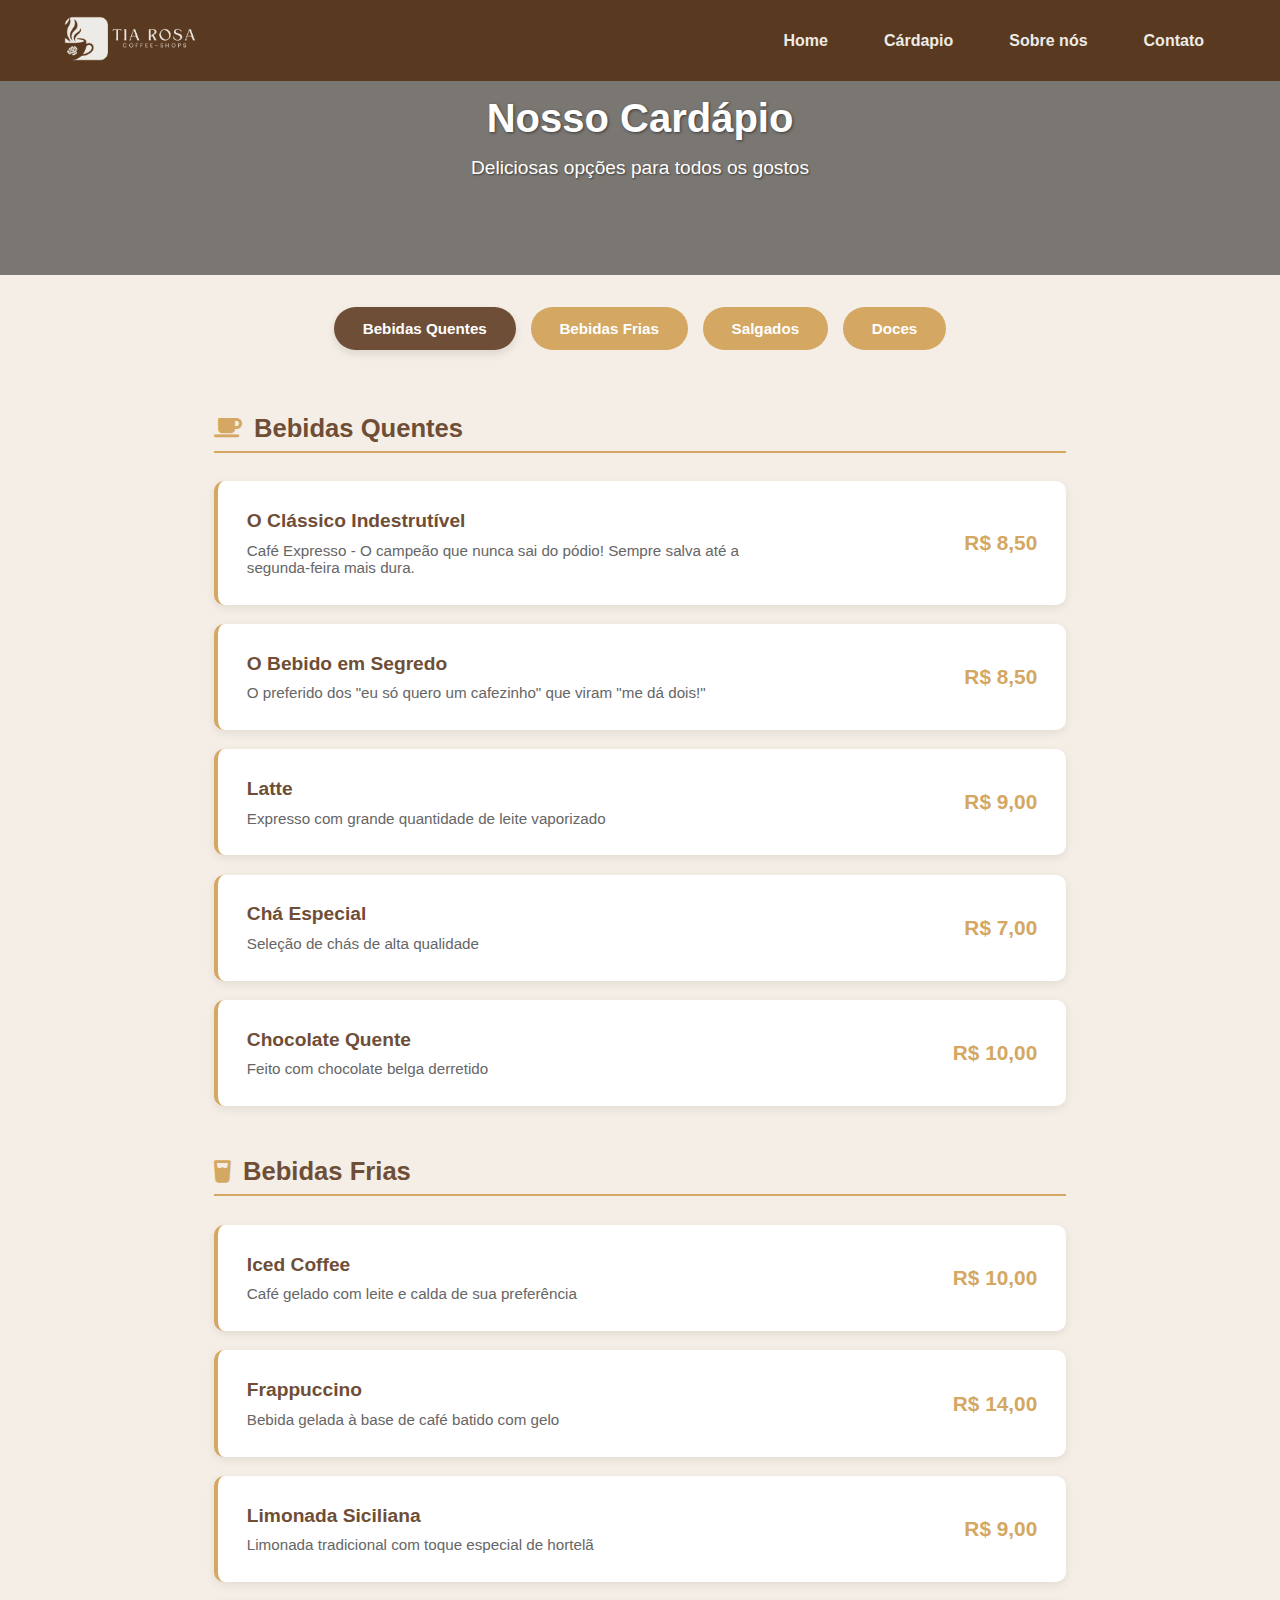
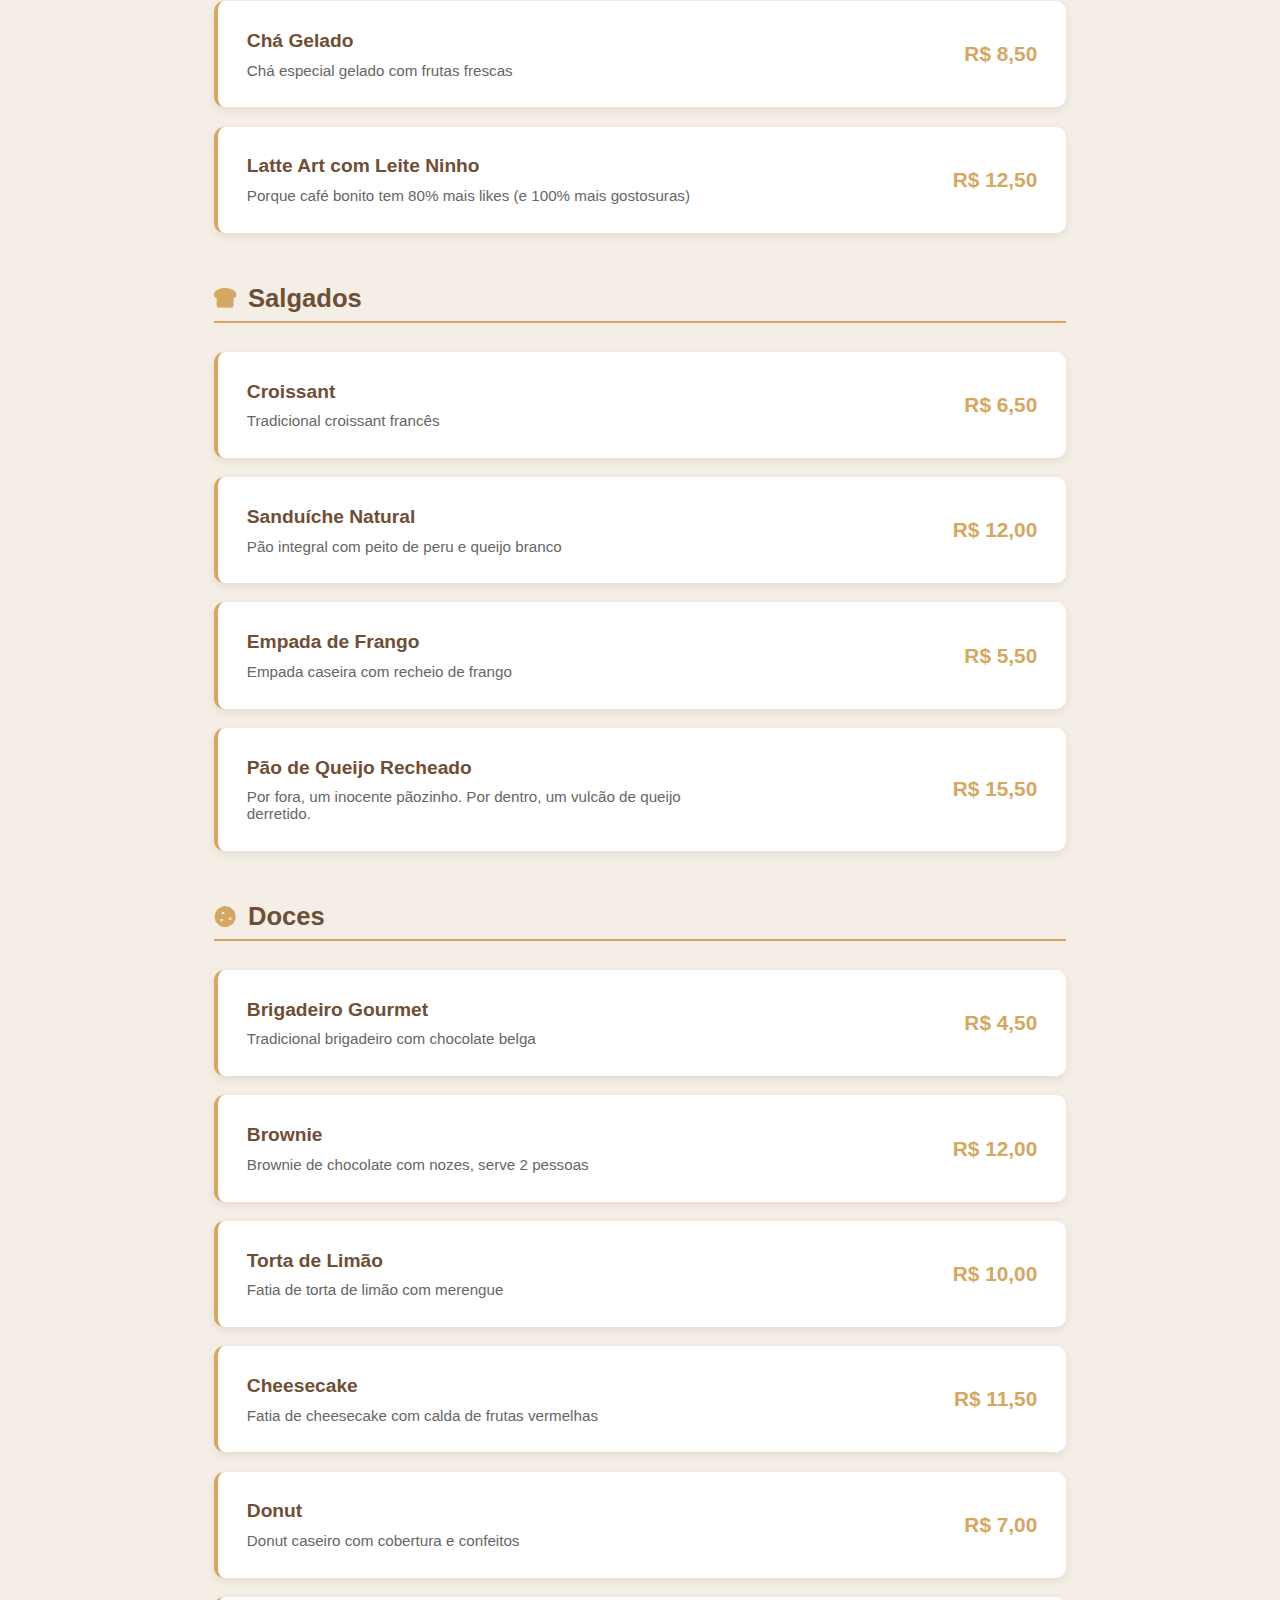
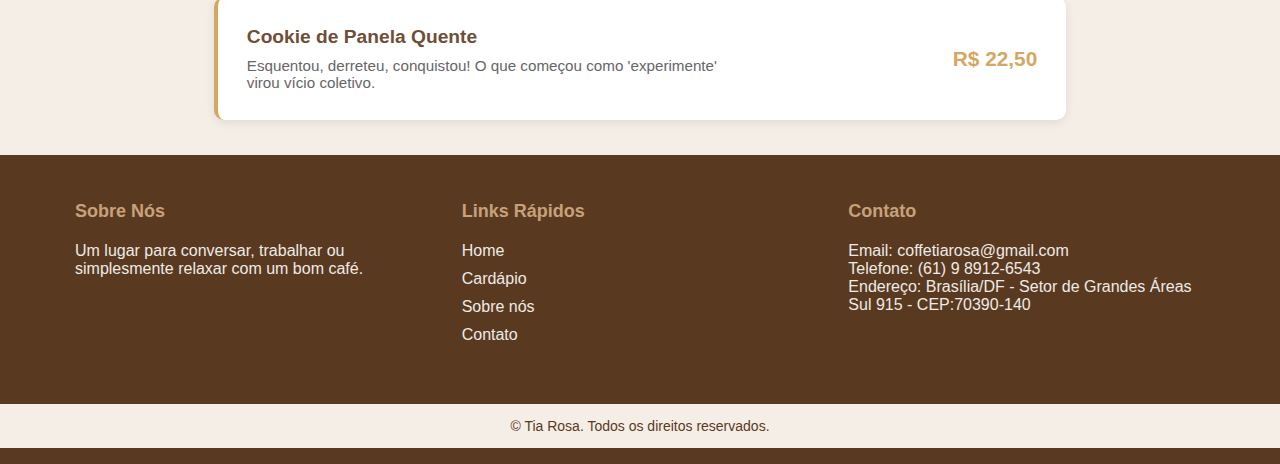
==== pages/cardapio.html @ d29bb800 "mensagem" ====
<!DOCTYPE html>
<html lang="pt-br">
  <head>
    <meta charset="UTF-8" />
    <meta name="viewport" content="width=device-width, initial-scale=1.0" />
    <link
      rel="stylesheet"
      href="https://cdnjs.cloudflare.com/ajax/libs/font-awesome/6.7.2/css/all.min.css"
      integrity="sha512-Evv84Mr4kqVGRNSgIGL/F/aIDqQb7xQ2vcrdIwxfjThSH8CSR7PBEakCr51Ck+w+/U6swU2Im1vVX0SVk9ABhg=="
      crossorigin="anonymous"
      referrerpolicy="no-referrer"
    />
    <link rel="stylesheet" href="../css/styles.css" />
    <script src="../js/scripts.js" defer></script>
    <title>Cardápio - Tia Rosa</title>
  </head>
  <body>
    <header id="header">
      <nav id="menu_principal">
        <div class="logo">
          <a href="../index.html">
            <img src="../img/logo.webp" alt="Logo do Site" />
          </a>
        </div>
        <ul class="itens-menu">
          <li><a href="../index.html">Home</a></li>
          <li><a href="cardapio.html">Cárdapio</a></li>
          <li><a href="SobreNos.html">Sobre nós</a></li>
          <li><a href="contato.html">Contato</a></li>
        </ul>
        <div class="menu-mobile" id="menu-mobile">
          <i class="fas fa-bars"></i>
        </div>
      </nav>
    </header>

    <main id="main">
      <section class="banner">
        <h2>Nosso Cardápio</h2>
        <p>Deliciosas opções para todos os gostos</p>
      </section>

      <section class="menu-categories">
        <div class="category active">Bebidas Quentes</div>
        <div class="category">Bebidas Frias</div>
        <div class="category">Salgados</div>
        <div class="category">Doces</div>
      </section>

      <div class="menu-items">
        <h3><i class="fas fa-coffee"></i> Bebidas Quentes</h3>

        <div class="item-card">
          <div class="item-info">
            <h4>O Clássico Indestrutível</h4>
            <p>
              Café Expresso - O campeão que nunca sai do pódio! Sempre salva até
              a segunda-feira mais dura.
            </p>
          </div>
          <span class="price">R$ 8,50</span>
        </div>

        <div class="item-card">
          <div class="item-info">
            <h4>O Bebido em Segredo</h4>
            <p>
              O preferido dos "eu só quero um cafezinho" que viram "me dá dois!"
            </p>
          </div>
          <span class="price">R$ 8,50</span>
        </div>

        <div class="item-card">
          <div class="item-info">
            <h4>Latte</h4>
            <p>Expresso com grande quantidade de leite vaporizado</p>
          </div>
          <span class="price">R$ 9,00</span>
        </div>

        <div class="item-card">
          <div class="item-info">
            <h4>Chá Especial</h4>
            <p>Seleção de chás de alta qualidade</p>
          </div>
          <span class="price">R$ 7,00</span>
        </div>

        <div class="item-card">
          <div class="item-info">
            <h4>Chocolate Quente</h4>
            <p>Feito com chocolate belga derretido</p>
          </div>
          <span class="price">R$ 10,00</span>
        </div>
      </div>

      <section class="menu-container">
        <div class="menu-items">
          <h3><i class="fas fa-glass-water"></i> Bebidas Frias</h3>

          <div class="item-card">
            <div class="item-info">
              <h4>Iced Coffee</h4>
              <p>Café gelado com leite e calda de sua preferência</p>
            </div>
            <span class="price">R$ 10,00</span>
          </div>

          <div class="item-card">
            <div class="item-info">
              <h4>Frappuccino</h4>
              <p>Bebida gelada à base de café batido com gelo</p>
            </div>
            <span class="price">R$ 14,00</span>
          </div>

          <div class="item-card">
            <div class="item-info">
              <h4>Limonada Siciliana</h4>
              <p>Limonada tradicional com toque especial de hortelã</p>
            </div>
            <span class="price">R$ 9,00</span>
          </div>

          <div class="item-card">
            <div class="item-info">
              <h4>Chá Gelado</h4>
              <p>Chá especial gelado com frutas frescas</p>
            </div>
            <span class="price">R$ 8,50</span>
          </div>

          <div class="item-card">
            <div class="item-info">
              <h4>Latte Art com Leite Ninho</h4>
              <p>
                Porque café bonito tem 80% mais likes (e 100% mais gostosuras)
              </p>
            </div>
            <span class="price">R$ 12,50</span>
          </div>
        </div>

        <div class="menu-items">
          <h3><i class="fas fa-bread-slice"></i> Salgados</h3>

          <div class="item-card">
            <div class="item-info">
              <h4>Croissant</h4>
              <p>Tradicional croissant francês</p>
            </div>
            <span class="price">R$ 6,50</span>
          </div>

          <div class="item-card">
            <div class="item-info">
              <h4>Sanduíche Natural</h4>
              <p>Pão integral com peito de peru e queijo branco</p>
            </div>
            <span class="price">R$ 12,00</span>
          </div>

          <div class="item-card">
            <div class="item-info">
              <h4>Empada de Frango</h4>
              <p>Empada caseira com recheio de frango</p>
            </div>
            <span class="price">R$ 5,50</span>
          </div>

          <div class="item-card">
            <div class="item-info">
              <h4>Pão de Queijo Recheado</h4>
              <p>
                Por fora, um inocente pãozinho. Por dentro, um vulcão de queijo
                derretido.
              </p>
            </div>
            <span class="price">R$ 15,50</span>
          </div>
        </div>

        <div class="menu-items">
          <h3><i class="fas fa-cookie"></i> Doces</h3>

          <div class="item-card">
            <div class="item-info">
              <h4>Brigadeiro Gourmet</h4>
              <p>Tradicional brigadeiro com chocolate belga</p>
            </div>
            <span class="price">R$ 4,50</span>
          </div>

          <div class="item-card">
            <div class="item-info">
              <h4>Brownie</h4>
              <p>Brownie de chocolate com nozes, serve 2 pessoas</p>
            </div>
            <span class="price">R$ 12,00</span>
          </div>

          <div class="item-card">
            <div class="item-info">
              <h4>Torta de Limão</h4>
              <p>Fatia de torta de limão com merengue</p>
            </div>
            <span class="price">R$ 10,00</span>
          </div>

          <div class="item-card">
            <div class="item-info">
              <h4>Cheesecake</h4>
              <p>Fatia de cheesecake com calda de frutas vermelhas</p>
            </div>
            <span class="price">R$ 11,50</span>
          </div>

          <div class="item-card">
            <div class="item-info">
              <h4>Donut</h4>
              <p>Donut caseiro com cobertura e confeitos</p>
            </div>
            <span class="price">R$ 7,00</span>
          </div>

          <div class="item-card">
            <div class="item-info">
              <h4>Cookie de Panela Quente</h4>
              <p>
                Esquentou, derreteu, conquistou! O que começou como
                'experimente' virou vício coletivo.
              </p>
            </div>
            <span class="price">R$ 22,50</span>
          </div>
        </div>
      </section>
    </main>

    <footer>
      <div class="footer-container">
        <div class="footer-section">
          <h3>Sobre Nós</h3>
          <p>
            Um lugar para conversar, trabalhar ou simplesmente relaxar com um
            bom café.
          </p>
        </div>

        <div class="footer-section">
          <h3>Links Rápidos</h3>
          <ul>
            <li><a href="../index.html">Home</a></li>
            <li><a href="cardapio.html">Cardápio</a></li>
            <li><a href="SobreNos.html">Sobre nós</a></li>
            <li><a href="contato.html">Contato</a></li>
          </ul>
        </div>

        <div class="footer-section">
          <h3>Contato</h3>
          <p>Email: coffetiarosa@gmail.com</p>
          <p>Telefone: (61) 9 8912-6543</p>
          <p>
            Endereço: Brasília/DF - Setor de Grandes Áreas Sul 915 -
            CEP:70390-140
          </p>
        </div>
      </div>

      <div class="footer-bottom">
        <p>&copy; Tia Rosa. Todos os direitos reservados.</p>
      </div>
    </footer>
  </body>
</html>
---- css/styles.css ----
/* importação das fontes usadas no projeto */
@import url("https://fonts.googleapis.com/css2?family=Playfair+Display:wght@400;700&family=Poppins:wght@400;600&display=swap");

/* Reset básico */
* {
  margin: 0;
  padding: 0;
  box-sizing: border-box;
  font-family: "roboto", sans-serif;
}

/* Padronização das fontes */
html,
body {
  height: 1000px;
  width: 100%;
}

body h1 {
  font-family: "Playfair Display", serif;
}

/* NAV */
#menu_principal {
  display: flex;
  position: fixed;
  width: 100%;
  justify-content: space-between;
  align-items: center;
  padding: 1rem 4rem;
  background-color: #5a3921;
  z-index: 100;
}

.logo img {
  width: auto;
  height: 45px;
}

.itens-menu {
  display: flex;
  gap: 2rem;
  list-style: none;
}

.itens-menu a {
  display: inline-block;
  padding-inline: 12px;
  font-family: "Roboto", sans-serif;
  text-decoration: none;
  color: #edebe5;
  font-weight: bold;
  font-size: 16px;
  transition: all 0.4s ease;
  transform-origin: center;
}

.itens-menu a:hover {
  color: #d4a762;
  transform: scale(1.2);
}

.menu-mobile {
  display: none;
  cursor: pointer;
}

.menu-mobile i {
  color: #edebe5;
  font-size: 30px;
}

@media (max-width: 768px) {
  #menu_principal {
    padding: 1rem 2rem;
  }

  .itens-menu {
    position: fixed;
    top: 70px;
    left: -100%;
    width: 100%;
    height: calc(60vh - 70px);
    background-color: #5a3921;
    flex-direction: column;
    align-items: center;
    justify-content: flex-start;
    padding-top: 2rem;
    gap: 3rem;
    transition: 0.5s;
  }

  .itens-menu a {
    font-size: 22px;
  }

  .itens-menu.active {
    left: 0;
  }

  .menu-mobile {
    display: block;
  }

  .itens-menu a:hover {
    transform: scale(1.1);
  }
}

/* seção HOME */
#home {
  display: flex;
  width: 100%;
  height: 100%;
  overflow: hidden;
  align-content: center;
  justify-content: center;
}

.container-home {
  display: flex;
  position: relative;
  padding: 0 2rem;
  align-items: center;
  justify-content: center;
  min-height: 100vh;
  min-width: 100vw;
  box-sizing: border-box;
}

.title-home {
  position: relative;
  color: #edebe5;
  z-index: 2;
  text-align: center;
  max-width: 1200px;
  padding: 0 1rem;
}

.title-home h2 {
  font-size: 1.5;
  font-family: roboto;
  margin: 15px 0;
  line-height: 1.3;
}

.logo-xicara {
  width: 60px;
  height: auto;
}

.title-home p {
  font-size: 1rem;
  margin-top: 4px;
  margin-bottom: 10px;
  font-weight: 300;
  line-height: 1.5;
}

.fundo-home {
  position: absolute;
  top: 0;
  left: 0;
  width: 100%;
  height: 100%;
  z-index: 0;
}

.fundo-home img {
  width: 100%;
  height: 100%;
  object-fit: cover;
  filter: brightness(0.6);
  user-select: none;
  -webkit-user-drag: none;
  pointer-events: none;
}

.btn-container {
  display: flex;
  gap: 1rem;
  margin: 1.5rem 0;
  flex-wrap: wrap;
  justify-content: center;
}

.btn {
  display: inline-block;
  background-color: #5a3921;
  color: #edebe5;
  padding: 10px 20px;
  border-radius: 5px;
  text-decoration: none;
  font-weight: bold;
  transition: background-color 0.5s ease;
}

.btn:hover {
  background-color: #edebe5;
  color: #5a3921;
  transform: translateY(-2px);
  box-shadow: 0 4px 8px rgba(0, 0, 0, 0.1);
}

.btn:active {
  transform: translateY(0);
}

/* Tablets (768px e acima) */
@media (min-width: 768px) {
  .container-home {
    padding: 0 3rem;
  }

  .title-home h2 {
    font-size: 2rem;
  }

  .logo-xicara {
    width: 70px;
  }

  .title-home p {
    font-size: 1.5rem;
  }

  .btn {
    padding: 0.8rem 1.8rem;
    min-width: 150px;
    font-size: 1rem;
  }
}

/* Desktops (992px e acima) */
@media (min-width: 992px) {
  .container-home {
    padding: 0 4rem;
  }
}

/* seçao dos cards de destaque */
#cardapio_destaque {
  padding: 3rem 1rem;
  background-color: #edebe5;
}

.titulo-topo,
.descricao-topo {
  text-align: center;
  margin: 0 auto 1.5rem;
  line-height: 1.3;
}

.titulo-topo {
  font-size: clamp(1.75rem, 5vw, 2.375rem);
  color: #5c3a21;
  text-transform: uppercase;
}

.descricao-topo {
  font-size: clamp(1.25rem, 4vw, 1.75rem);
  font-weight: 600;
}

.container-cards {
  display: grid;
  grid-template-columns: repeat(auto-fit, minmax(min(300px, 100%), 1fr));
  gap: 1.5rem;
  max-width: 75rem;
  margin: 0 auto;
  padding: 0 1rem;
}

.card {
  background: #fff;
  border-radius: 0.9375rem;
  overflow: hidden;
  box-shadow: 0 0.1875rem 0.9375rem rgba(0, 0, 0, 0.08);
  transition: transform 0.2s ease-out, box-shadow 0.2s ease-out;
  will-change: transform;
}

.card:hover {
  transform: translateY(-0.3125rem);
  box-shadow: 0 0.3125rem 1.25rem rgba(0, 0, 0, 0.12);
}

.card-imagem {
  width: 100%;
  height: 12.5rem;
  object-fit: cover;
}

.card-conteudo {
  padding: 1.25rem;
}

.card-titulo {
  color: #5c3a21;
  margin-bottom: 0.625rem;
  font-size: 1.25rem;
  font-weight: 600;
}

.card-descricao {
  color: #666;
  margin-bottom: 0.9375rem;
  line-height: 1.5;
  font-size: 0.9375rem;
}

.card-descricao span,
.card-preco {
  color: #5a3921;
  font-weight: 600;
  font-size: 1rem;
}

@media (min-width: 48rem) {
  #cardapio_destaque {
    padding: 5rem 0;
  }

  .descricao-topo {
    margin-bottom: 3rem;
  }

  .container-cards {
    gap: 1.5625rem;
    padding: 0;
  }
}

/* seçao de Ambientes */
#ambiente-container {
  padding: 60px 0;
  background-color: #fff;
  border-radius: 10px;
  box-shadow: 0 5px 15px rgba(0, 0, 0, 0.1);
}

.titulo-topo {
  text-align: center;
  color: #5a3921;
  font-size: 2.2rem;
  margin-bottom: 20px;
  position: relative;
}

.titulo-topo::after {
  content: "";
  display: block;
  width: 80px;
  height: 3px;
  background: #c7a17a;
  margin: 15px auto;
}

.intro {
  text-align: center;
  max-width: 800px;
  margin: 0 auto 40px;
  font-size: 1.1rem;
  color: #666;
}

/* Galeria de Espaço */
.galeria-espaco {
  padding: 60px 0;
}

.section-title {
  text-align: center;
  color: #5a3921;
  font-size: 2.2rem;
  margin-bottom: 40px;
  position: relative;
}

.section-title::after {
  content: "";
  display: block;
  width: 80px;
  height: 3px;
  background: #c7a17a;
  margin: 15px auto;
}

.galeria-tres-imagens {
  display: grid;
  grid-template-columns: repeat(auto-fit, minmax(300px, 1fr));
  gap: 25px;
  padding: 0 4rem;
}

.imagem-item {
  position: relative;
  border-radius: 8px;
  overflow: hidden;
  box-shadow: 0 5px 15px rgba(0, 0, 0, 0.1);
  transition: all 0.3s ease;
  aspect-ratio: 4/3;
}

.imagem-item img {
  width: 100%;
  height: 100%;
  object-fit: cover;
  display: block;
  transition: transform 0.5s ease;
}

.info-hover {
  position: absolute;
  top: 0;
  left: 0;
  width: 100%;
  height: 100%;
  background: rgba(90, 57, 33, 0.9);
  color: #fff;
  display: flex;
  align-items: center;
  justify-content: center;
  opacity: 0;
  transition: opacity 0.3s ease;
  padding: 20px;
  box-sizing: border-box;
}

.imagem-item:hover .info-hover {
  opacity: 1;
}

.imagem-item:hover img {
  transform: scale(1.05);
}

.info-content {
  transform: translateY(20px);
  transition: transform 0.3s ease;
  width: 100%;
}

.imagem-item:hover .info-content {
  transform: translateY(0);
}

.info-content h3 {
  font-size: 1.5rem;
  margin-bottom: 15px;
  color: #c7a17a;
}

.info-content h3 i {
  margin-right: 10px;
}

.info-content p {
  margin-bottom: 15px;
  line-height: 1.6;
}

.info-content ul {
  list-style: none;
  padding: 0;
}

.info-content ul li {
  margin-bottom: 8px;
  font-size: 0.95rem;
}

.info-content ul li i {
  margin-right: 8px;
  color: #c7a17a;
  width: 20px;
  text-align: center;
}

/* Seção Destaques */
.destaques-section {
  background: #f5eee6;
  padding: 30px;
  border-radius: 8px;
  margin: 40px 0;
}

.destaques-section h3 {
  text-align: center;
  color: #5a3921;
  margin-bottom: 20px;
  font-size: 1.5rem;
}

.destaques-list {
  list-style: none;
  max-width: 600px;
  margin: 0 auto;
  align-content: center;
  justify-content: center;
}

.destaques-list li {
  margin-bottom: 10px;
  padding-left: 30px;
  position: relative;
}

.destaques-list i {
  color: #c7a17a;
  position: absolute;
  left: 0;
  top: 5px;
}

/* Seção Novidades */
.novidades-section {
  margin: 50px 0;
}

.novidades-section h3 {
  text-align: center;
  color: #5a3921;
  margin-bottom: 30px;
  font-size: 1.5rem;
}

.novidades-grid {
  display: grid;
  grid-template-columns: repeat(auto-fit, minmax(200px, 1fr));
  gap: 20px;
  text-align: center;
}

.novidade-item {
  padding: 20px;
}

.novidade-item i {
  font-size: 2rem;
  color: #c7a17a;
  margin-bottom: 15px;
  display: block;
}

/* CTA Section */
.cta-section {
  text-align: center;
  margin-top: 50px;
}

.cta-section p {
  font-size: 1.2rem;
  color: #5a3921;
  margin-bottom: 20px;
}

/* Responsividade */
@media (max-width: 768px) {
  .section-title {
    font-size: 1.8rem;
  }

  .galeria-tres-imagens {
    grid-template-columns: 1fr;
    padding: 0 1rem;
  }

  .info-hover {
    opacity: 1;
    background: rgba(90, 57, 33, 0.7);
  }

  .info-content {
    transform: translateY(0);
  }

  .titulo-topo {
    font-size: 1.8rem;
  }

  .ambientes-grid {
    grid-template-columns: 1fr;
  }
}

/* Seção footer */
footer {
  background-color: #5a3921;
  padding: 1rem 0;
}

.site-footer {
  background-color: #5a3921;
  color: #f5eee6;
  padding: 30px 0 0;
  margin-top: 40px;
}

.footer-container {
  display: flex;
  flex-wrap: wrap;
  justify-content: space-around;
  max-width: 1200px;
  margin: 0 auto;
  padding: 0 20px;
}

.footer-section {
  flex: 1;
  min-width: 250px;
  margin-top: 30px;
  margin-bottom: 30px;
  padding: 0 15px;
}

.footer-section h3 {
  color: #c7a17a;
  margin-bottom: 20px;
  font-size: 18px;
}

.footer-section p,
.footer-section a {
  color: #edebe5;
  text-decoration: none;
}

.footer-section a:hover {
  color: #d4a762;
}

.footer-section ul {
  list-style: none;
  padding: 0;
}

.footer-section ul li {
  margin-bottom: 10px;
}

.footer-bottom {
  text-align: center;
  padding: 14px 0;
  background-color: #f5eee6;
  margin-top: 20px;
}

.footer-bottom p {
  margin: 0;
  color: #5a3921;
  font-size: 14px;
}

/* Responsividade */
@media (max-width: 768px) {
  .footer-section {
    flex: 100%;
    text-align: center;
  }
}

/* PAGE DO CARDÁPIO */
/* Banner Principal */

#main {
  background-color: #f5eee6;
}

.banner {
  background: linear-gradient(rgba(0, 0, 0, 0.5), rgba(0, 0, 0, 0.5)),
    url("https://images.unsplash.com/photo-1445116572660-236099ec97a0?ixlib=rb-1.2.1&auto=format&fit=crop&w=1350&q=80");
  background-size: cover;
  background-position: center;
  color: #fff;
  text-align: center;
  padding: 6rem 1rem;
  margin-bottom: 2rem;
  position: relative;
}

.banner h2 {
  font-size: 2.5rem;
  margin-bottom: 1rem;
  text-shadow: 1px 1px 3px rgba(0, 0, 0, 0.5);
}

.banner p {
  font-size: 1.2rem;
  max-width: 600px;
  margin: 0 auto;
  text-shadow: 1px 1px 2px rgba(0, 0, 0, 0.5);
}

/* Navegação do Cardápio */
.menu-categories {
  display: flex;
  justify-content: center;
  gap: 15px;
  margin-bottom: 3rem;
  flex-wrap: wrap;
  padding: 0 1rem;
}

.category {
  padding: 0.8rem 1.8rem;
  background-color: #d4a762;
  color: #fff;
  border-radius: 30px;
  cursor: pointer;
  font-weight: 600;
  transition: all 0.3s;
  border: none;
  font-size: 0.95rem;
}

.category:hover {
  background-color: #b38b4a;
  transform: translateY(-2px);
}

.category.active {
  background-color: #6f4e37;
  box-shadow: 0 4px 8px rgba(0, 0, 0, 0.1);
}

/* Seção de Itens do Cardápio */
.menu-items {
  max-width: 900px;
  margin: 0 auto 0;
  padding: 1rem 1.5rem;
}

.menu-items h3 {
  color: #6f4e37;
  margin-bottom: 1.8rem;
  display: flex;
  align-items: center;
  gap: 12px;
  font-size: 1.6rem;
  font-weight: 600;
  padding-bottom: 0.5rem;
  border-bottom: 2px solid #d4a762;
}

.menu-items h3 i {
  font-size: 1.4rem;
  color: #d4a762;
}

/* Cards de Itens */
.item-card {
  display: flex;
  justify-content: space-between;
  align-items: center;
  background-color: #fff;
  padding: 1.8rem;
  margin-bottom: 1.2rem;
  border-radius: 10px;
  box-shadow: 0 3px 10px rgba(0, 0, 0, 0.08);
  transition: transform 0.3s, box-shadow 0.3s;
  border-left: 4px solid #d4a762;
}

.item-card:hover {
  transform: translateY(-5px);
  box-shadow: 0 8px 20px rgba(0, 0, 0, 0.12);
}

.item-info h4 {
  color: #6f4e37;
  margin-bottom: 0.6rem;
  font-size: 1.2rem;
  font-weight: 600;
}

.item-info p {
  color: #666;
  font-size: 0.95rem;
  max-width: 500px;
}

.price {
  font-weight: bold;
  color: #d4a762;
  font-size: 1.3rem;
  min-width: 80px;
  text-align: right;
}

/* PAGES SOBRE NÓS */
.sobre-nos {
  padding: 6rem 0;
  position: relative;
  overflow: hidden;
  background-color: #f5eee6;
}

.sobre-nos::before {
  content: "";
  position: absolute;
  top: 0;
  left: 0;
  width: 100%;
  height: 100%;
  background: linear-gradient(
    135deg,
    rgba(255, 255, 255, 0.9) 0%,
    rgba(255, 255, 255, 0.7) 100%
  );
  z-index: -1;
}

.sobre-container {
  max-width: 1200px;
  margin: 0 auto;
  padding: 0 2rem;
  display: grid;
  grid-template-columns: 1fr 1fr;
  gap: 4rem;
  align-items: center;
}

.sobre-conteudo {
  position: relative;
}

.sobre-conteudo h2 {
  font-size: 1rem;
  text-transform: uppercase;
  letter-spacing: 3px;
  color: #d4a762;
  margin-bottom: 1.5rem;
  font-weight: 600;
}

.sobre-conteudo h1 {
  font-size: clamp(2.5rem, 5vw, 3.5rem);
  font-weight: 700;
  line-height: 1.2;
  margin-bottom: 1.5rem;
  color: #5c3a21;
  position: relative;
  display: inline-block;
}

.sobre-conteudo h1::after {
  content: "";
  position: absolute;
  bottom: -10px;
  left: 0;
  width: 60px;
  height: 4px;
  background: #d4a762;
  border-radius: 2px;
}

.sobre-conteudo p {
  margin-bottom: 1.5rem;
  font-size: 1.1rem;
  color: #5a3921;
  line-height: 1.8;
}

.sobre-conteudo .destaque-sobre {
  font-size: 1.3rem;
  font-style: italic;
  color: #d4a762;
  margin: 2rem 0;
  padding-left: 2rem;
  border-left: 3px solid #d4a762;
  position: relative;
}

.sobre-conteudo .destaque-sobre span {
  display: inline-block;
  margin-left: 0.5rem;
  transform: translateY(2px);
}

.sobre-imagem {
  position: relative;
  border-radius: 20px;
  overflow: hidden;
  box-shadow: 0 25px 50px -12px rgba(0, 0, 0, 0.1);
  transform: perspective(1000px) rotateY(-5deg);
  transition: all 0.4s cubic-bezier(0.175, 0.885, 0.32, 1.1);
  height: 500px;
}

.sobre-imagem:hover {
  transform: perspective(1000px) rotateY(0deg);
}

.sobre-imagem img {
  width: 100%;
  height: 100%;
  object-fit: cover;
  transition: all 0.4s cubic-bezier(0.175, 0.885, 0.32, 1.1);
}

.sobre-imagem::before {
  content: "";
  position: absolute;
  top: 0;
  left: 0;
  width: 100%;
  height: 100%;
  background: linear-gradient(
    45deg,
    rgba(78, 205, 196, 0.1) 0%,
    rgba(255, 107, 107, 0.1) 100%
  );
  z-index: 1;
  mix-blend-mode: overlay;
}

/* Efeitos Decorativos */
.sobre-conteudo::after {
  content: "";
  position: absolute;
  top: -50px;
  right: -50px;
  width: 200px;
  height: 200px;
  background: radial-gradient(
    circle,
    rgba(255, 230, 109, 0.2) 0%,
    rgba(255, 230, 109, 0) 70%
  );
  z-index: -1;
}

/* Responsivo */
@media (max-width: 992px) {
  .sobre-container {
    grid-template-columns: 1fr;
    gap: 3rem;
  }

  .sobre-imagem {
    height: 400px;
    order: -1;
    max-width: 80%;
    margin: 0 auto;
  }
}

@media (max-width: 768px) {
  .sobre-nos {
    padding: 4rem 0;
  }

  .sobre-imagem {
    max-width: 100%;
    height: 350px;
  }

  .sobre-conteudo h1::after {
    width: 40px;
    bottom: -5px;
  }
}

/* PAGES DE CONTATOS */
.contact-page {
  max-width: 1200px;
  margin: 0 auto;
  padding: 2rem;
  display: grid;
  grid-template-columns: 1fr;
  gap: 3rem;
  color: #5c3a21;
}

.contact-page h2 {
  font-size: 2rem;
  margin-bottom: 1.5rem;
  color: #d4a762;
  position: relative;
  padding-bottom: 0.5rem;
}

.contact-page h2::after {
  content: "";
  position: absolute;
  bottom: 0;
  left: 0;
  width: 60px;
  height: 3px;
  background-color: #d4a762;
}

/* Seção de Informações de Contato */
.contact-info {
  background-color: #f5eee6;
  margin-top: 80px;
  padding: 2rem;
  border-radius: 8px;
  box-shadow: 0 4px 8px rgba(0, 0, 0, 0.1);
}

.info-container {
  display: grid;
  grid-template-columns: repeat(auto-fit, minmax(250px, 1fr));
  gap: 2rem;
}

.info-item {
  display: flex;
  gap: 1rem;
  align-items: flex-start;
}

.info-item i {
  font-size: 1.5rem;
  color: #d4a762;
  margin-top: 0.3rem;
}

.info-item h3 {
  font-size: 1.2rem;
  margin-bottom: 0.5rem;
  color: #5c3a21;
}

.info-item p {
  margin: 0.3rem 0;
  line-height: 1.4;
}

/* Seção do Formulário */
.contact-form {
  background-color: #fff;
  margin-top: 80px;
  padding: 2rem;
  border-radius: 8px;
  box-shadow: 0 4px 8px rgba(0, 0, 0, 0.1);
}

.form-group {
  margin-bottom: 1.5rem;
}

.form-group label {
  display: block;
  margin-bottom: 0.5rem;
  font-weight: 600;
  color: #5c3a21;
}

.form-group input,
.form-group textarea {
  width: 100%;
  padding: 0.8rem;
  border: 1px solid #f5eee6;
  border-radius: 4px;
  font-size: 1rem;
  transition: border-color 0.3s;
}

.form-group input:focus,
.form-group textarea:focus {
  outline: none;
  border-color: #d4a762;
}

.form-group textarea {
  resize: vertical;
  min-height: 120px;
}

/* Seção do Mapa */
.map {
  margin-top: 1rem;
}

.map-container {
  position: relative;
  padding-bottom: 56.25%;
  height: 0;
  overflow: hidden;
  border-radius: 8px;
  box-shadow: 0 4px 8px rgba(0, 0, 0, 0.1);
}

.map-container iframe {
  position: absolute;
  top: 0;
  left: 0;
  width: 100%;
  height: 100%;
  border: none;
}

/* Responsividade */
@media (min-width: 768px) {
  .contact-page {
    grid-template-columns: 1fr 1fr;
  }

  .map {
    grid-column: span 2;
  }
}

@media (min-width: 992px) {
  .contact-page {
    grid-template-columns: 1fr 1.5fr;
  }

  .map {
    grid-column: span 2;
  }
}
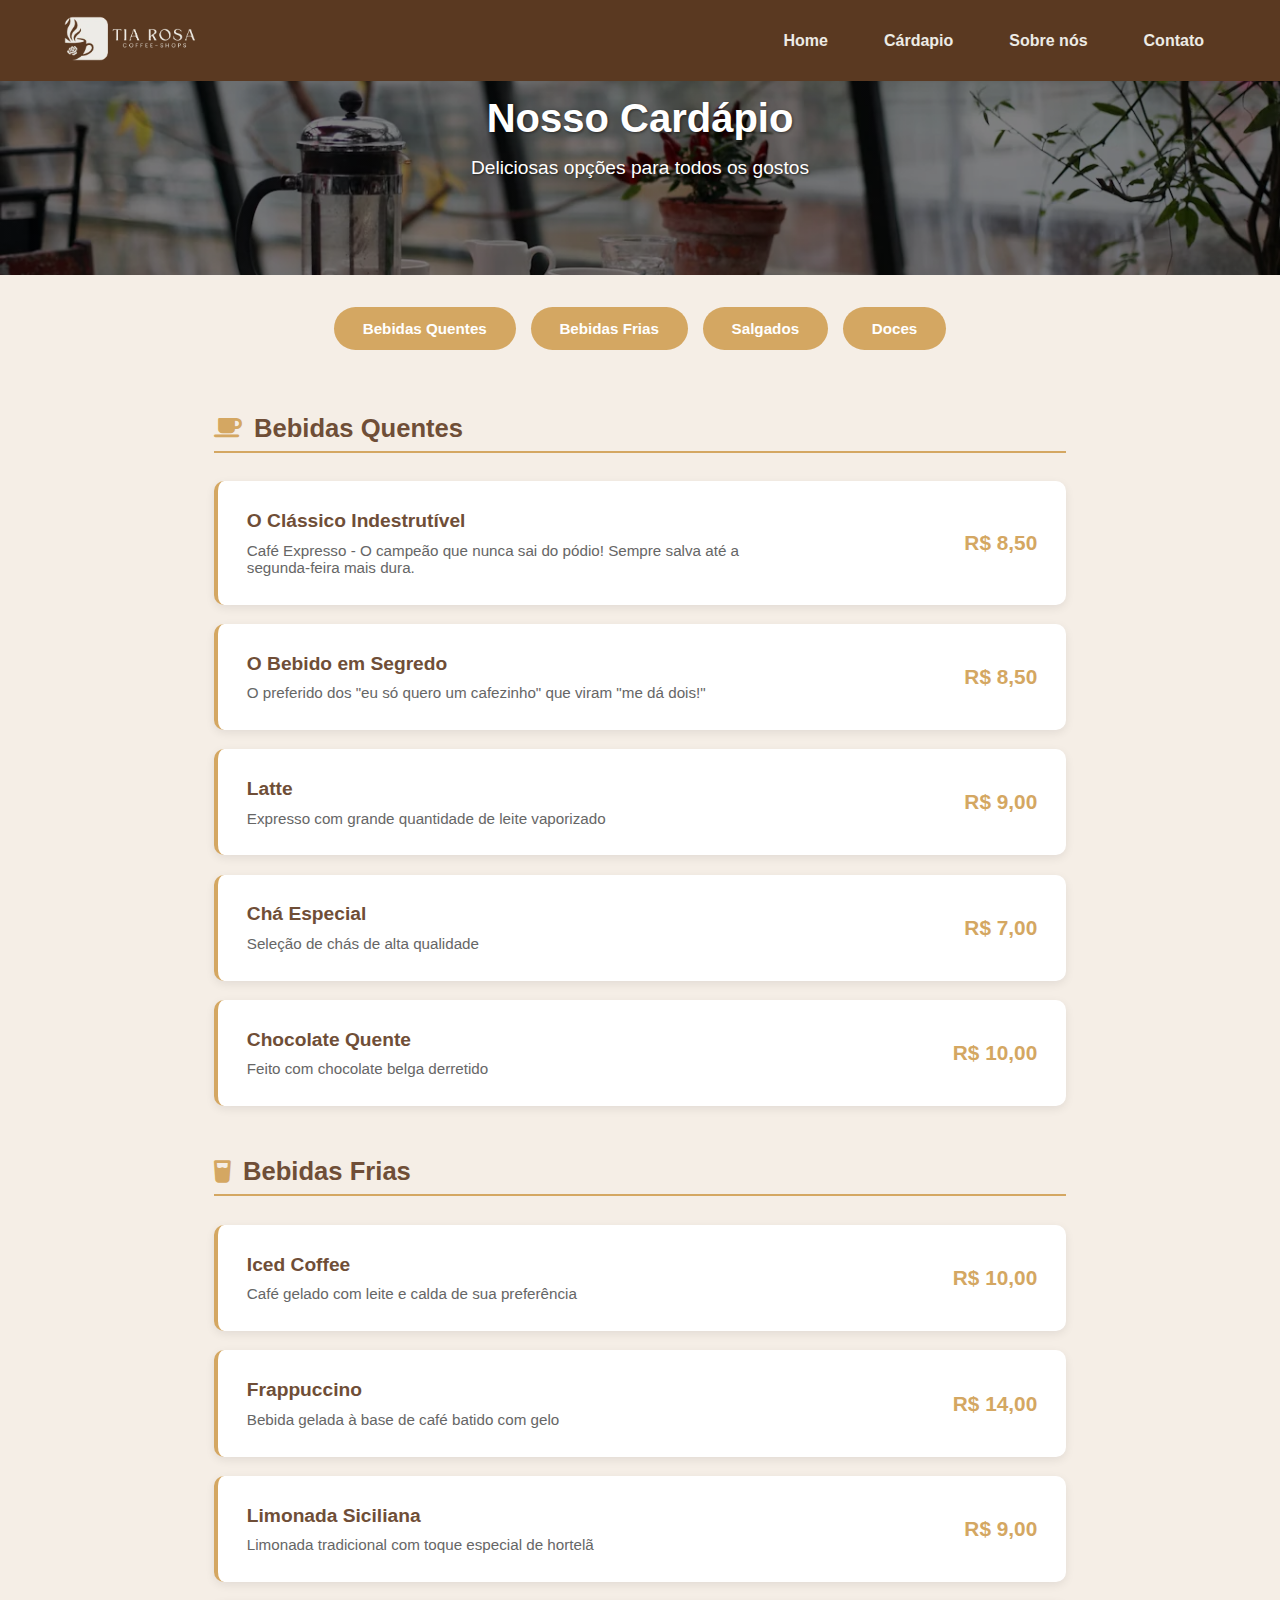
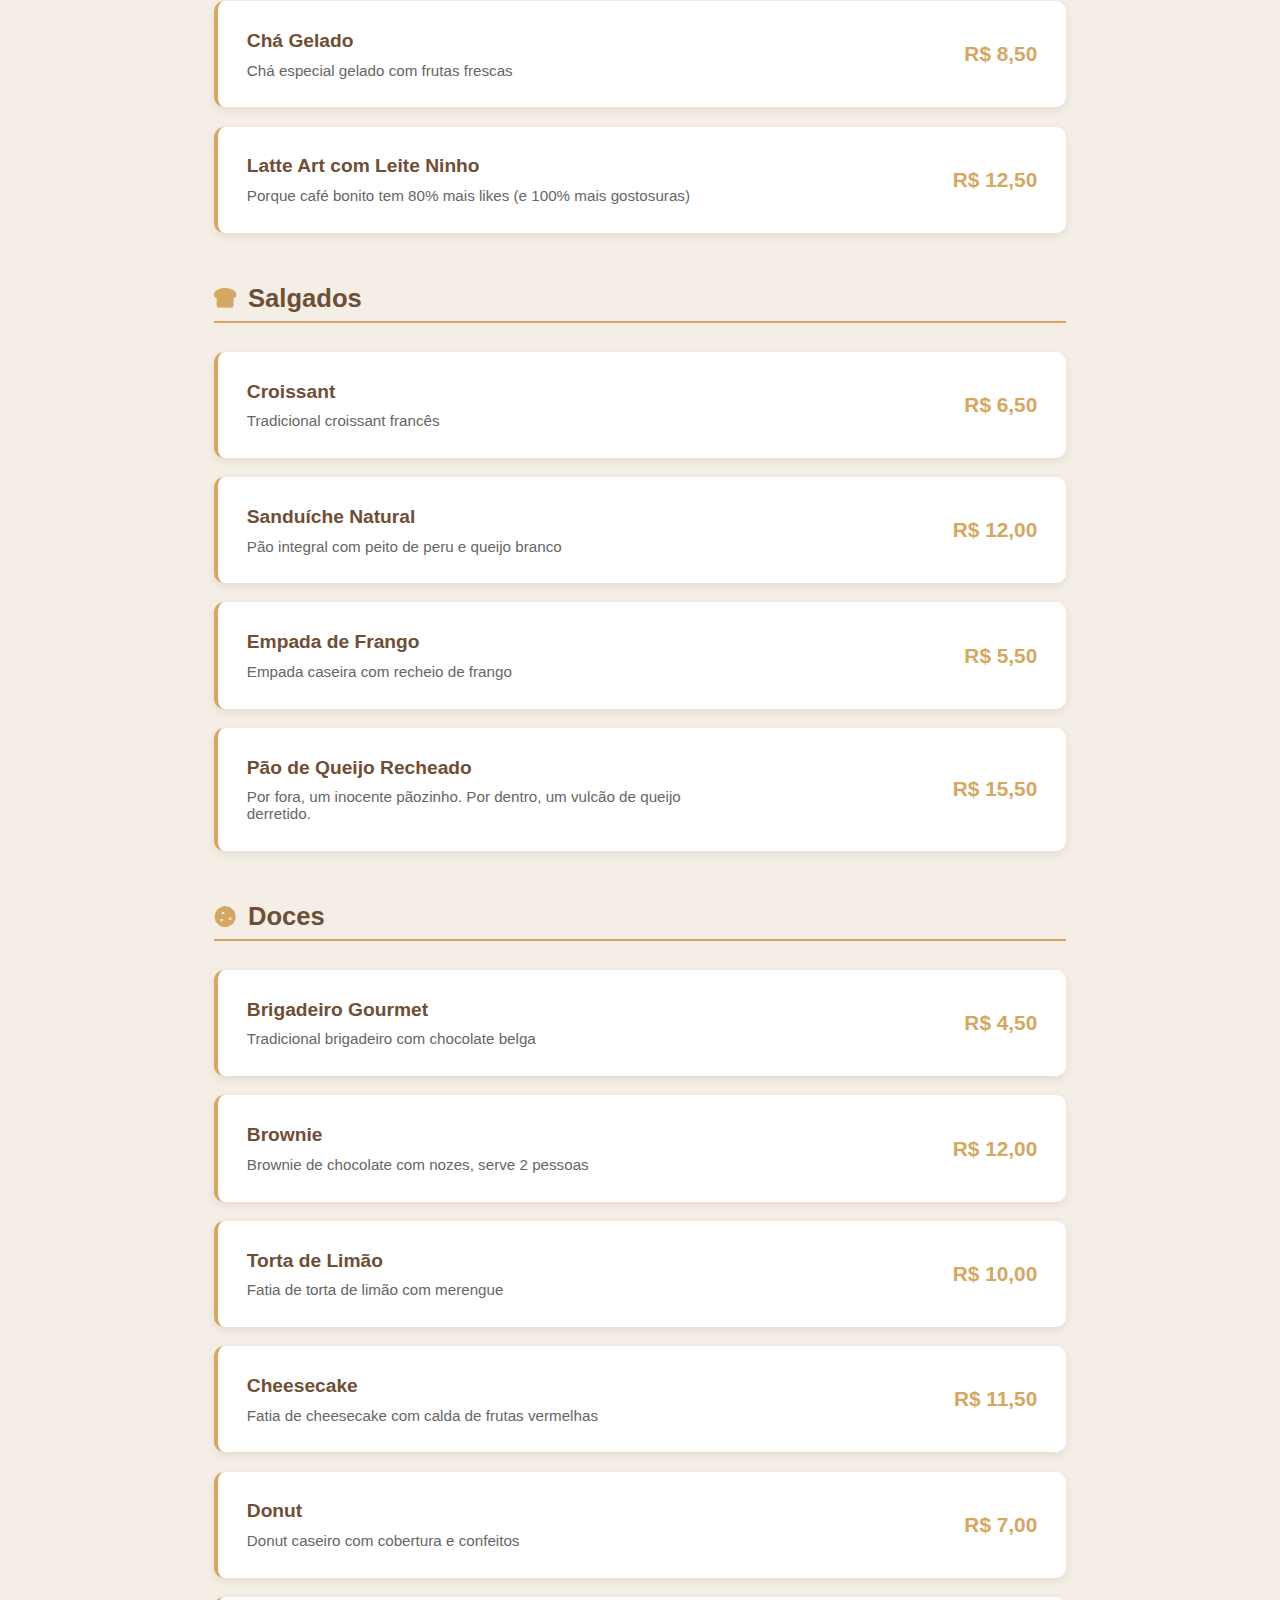
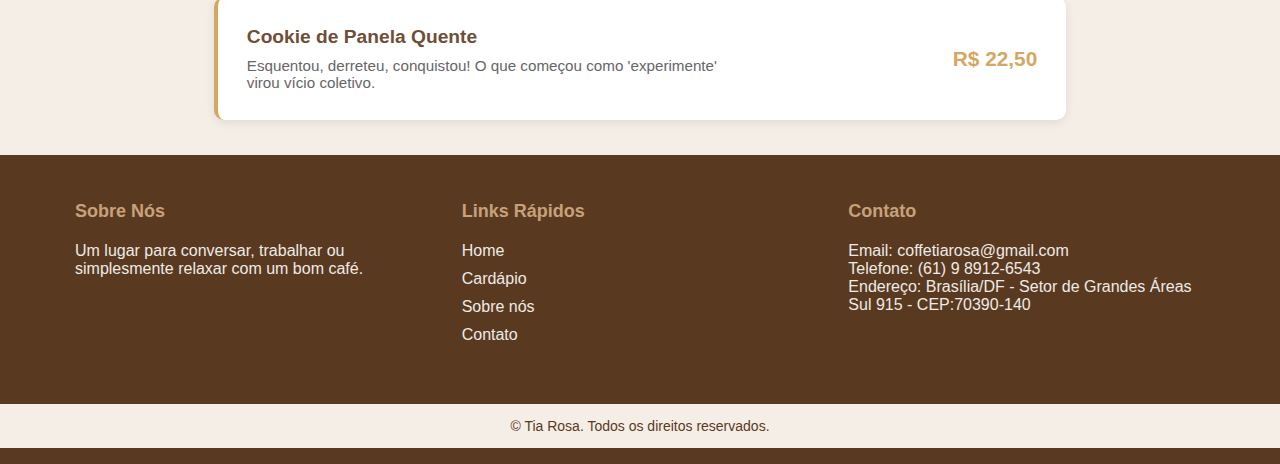
==== commit 67eb61da: "melhoria no codigo" ====
--- a/pages/cardapio.html
+++ b/pages/cardapio.html
@@ -10,6 +10,7 @@
       crossorigin="anonymous"
       referrerpolicy="no-referrer"
     />
+    <link rel="shortcut icon" type="image/ico" href="../img/favicon.ico" />
     <link rel="stylesheet" href="../css/styles.css" />
     <script src="../js/scripts.js" defer></script>
     <title>Cardápio - Tia Rosa</title>
@@ -41,63 +42,68 @@
       </section>
 
       <section class="menu-categories">
-        <div class="category active">Bebidas Quentes</div>
-        <div class="category">Bebidas Frias</div>
-        <div class="category">Salgados</div>
-        <div class="category">Doces</div>
+        <a href="#bebidas_quentes"
+          ><button class="category">Bebidas Quentes</button></a
+        >
+        <a href="#bebidas_frias"
+          ><button class="category">Bebidas Frias</button></a
+        >
+        <a href="#salgados"><button class="category">Salgados</button></a>
+        <a href="#doces"><button class="category">Doces</button></a>
       </section>
 
-      <div class="menu-items">
-        <h3><i class="fas fa-coffee"></i> Bebidas Quentes</h3>
-
-        <div class="item-card">
-          <div class="item-info">
-            <h4>O Clássico Indestrutível</h4>
-            <p>
-              Café Expresso - O campeão que nunca sai do pódio! Sempre salva até
-              a segunda-feira mais dura.
-            </p>
-          </div>
-          <span class="price">R$ 8,50</span>
-        </div>
-
-        <div class="item-card">
-          <div class="item-info">
-            <h4>O Bebido em Segredo</h4>
-            <p>
-              O preferido dos "eu só quero um cafezinho" que viram "me dá dois!"
-            </p>
-          </div>
-          <span class="price">R$ 8,50</span>
-        </div>
-
-        <div class="item-card">
-          <div class="item-info">
-            <h4>Latte</h4>
-            <p>Expresso com grande quantidade de leite vaporizado</p>
-          </div>
-          <span class="price">R$ 9,00</span>
-        </div>
-
-        <div class="item-card">
-          <div class="item-info">
-            <h4>Chá Especial</h4>
-            <p>Seleção de chás de alta qualidade</p>
-          </div>
-          <span class="price">R$ 7,00</span>
-        </div>
-
-        <div class="item-card">
-          <div class="item-info">
-            <h4>Chocolate Quente</h4>
-            <p>Feito com chocolate belga derretido</p>
-          </div>
-          <span class="price">R$ 10,00</span>
-        </div>
-      </div>
-
       <section class="menu-container">
-        <div class="menu-items">
+        <div class="menu-items" id="bebidas_quentes">
+          <h3><i class="fas fa-coffee"></i> Bebidas Quentes</h3>
+
+          <div class="item-card">
+            <div class="item-info">
+              <h4>O Clássico Indestrutível</h4>
+              <p>
+                Café Expresso - O campeão que nunca sai do pódio! Sempre salva
+                até a segunda-feira mais dura.
+              </p>
+            </div>
+            <span class="price">R$ 8,50</span>
+          </div>
+
+          <div class="item-card">
+            <div class="item-info">
+              <h4>O Bebido em Segredo</h4>
+              <p>
+                O preferido dos "eu só quero um cafezinho" que viram "me dá
+                dois!"
+              </p>
+            </div>
+            <span class="price">R$ 8,50</span>
+          </div>
+
+          <div class="item-card">
+            <div class="item-info">
+              <h4>Latte</h4>
+              <p>Expresso com grande quantidade de leite vaporizado</p>
+            </div>
+            <span class="price">R$ 9,00</span>
+          </div>
+
+          <div class="item-card">
+            <div class="item-info">
+              <h4>Chá Especial</h4>
+              <p>Seleção de chás de alta qualidade</p>
+            </div>
+            <span class="price">R$ 7,00</span>
+          </div>
+
+          <div class="item-card">
+            <div class="item-info">
+              <h4>Chocolate Quente</h4>
+              <p>Feito com chocolate belga derretido</p>
+            </div>
+            <span class="price">R$ 10,00</span>
+          </div>
+        </div>
+
+        <div class="menu-items" id="bebidas_frias">
           <h3><i class="fas fa-glass-water"></i> Bebidas Frias</h3>
 
           <div class="item-card">
@@ -143,7 +149,7 @@
           </div>
         </div>
 
-        <div class="menu-items">
+        <div class="menu-items" id="salgados">
           <h3><i class="fas fa-bread-slice"></i> Salgados</h3>
 
           <div class="item-card">
@@ -182,7 +188,7 @@
           </div>
         </div>
 
-        <div class="menu-items">
+        <div class="menu-items" id="doces">
           <h3><i class="fas fa-cookie"></i> Doces</h3>
 
           <div class="item-card">
--- a/css/styles.css
+++ b/css/styles.css
@@ -126,6 +126,7 @@
   min-height: 100vh;
   min-width: 100vw;
   box-sizing: border-box;
+  will-change: transform;
 }
 
 .title-home {
@@ -662,14 +663,13 @@
 
 /* PAGE DO CARDÁPIO */
 /* Banner Principal */
-
 #main {
   background-color: #f5eee6;
 }
 
 .banner {
   background: linear-gradient(rgba(0, 0, 0, 0.5), rgba(0, 0, 0, 0.5)),
-    url("https://images.unsplash.com/photo-1445116572660-236099ec97a0?ixlib=rb-1.2.1&auto=format&fit=crop&w=1350&q=80");
+    url("../img/fundocardapio.webp");
   background-size: cover;
   background-position: center;
   color: #fff;
@@ -729,6 +729,7 @@
   max-width: 900px;
   margin: 0 auto 0;
   padding: 1rem 1.5rem;
+  scroll-margin-top: 100px;
 }
 
 .menu-items h3 {
@@ -952,6 +953,7 @@
   }
 
   .sobre-imagem {
+    margin-top: 60px;
     max-width: 100%;
     height: 350px;
   }
